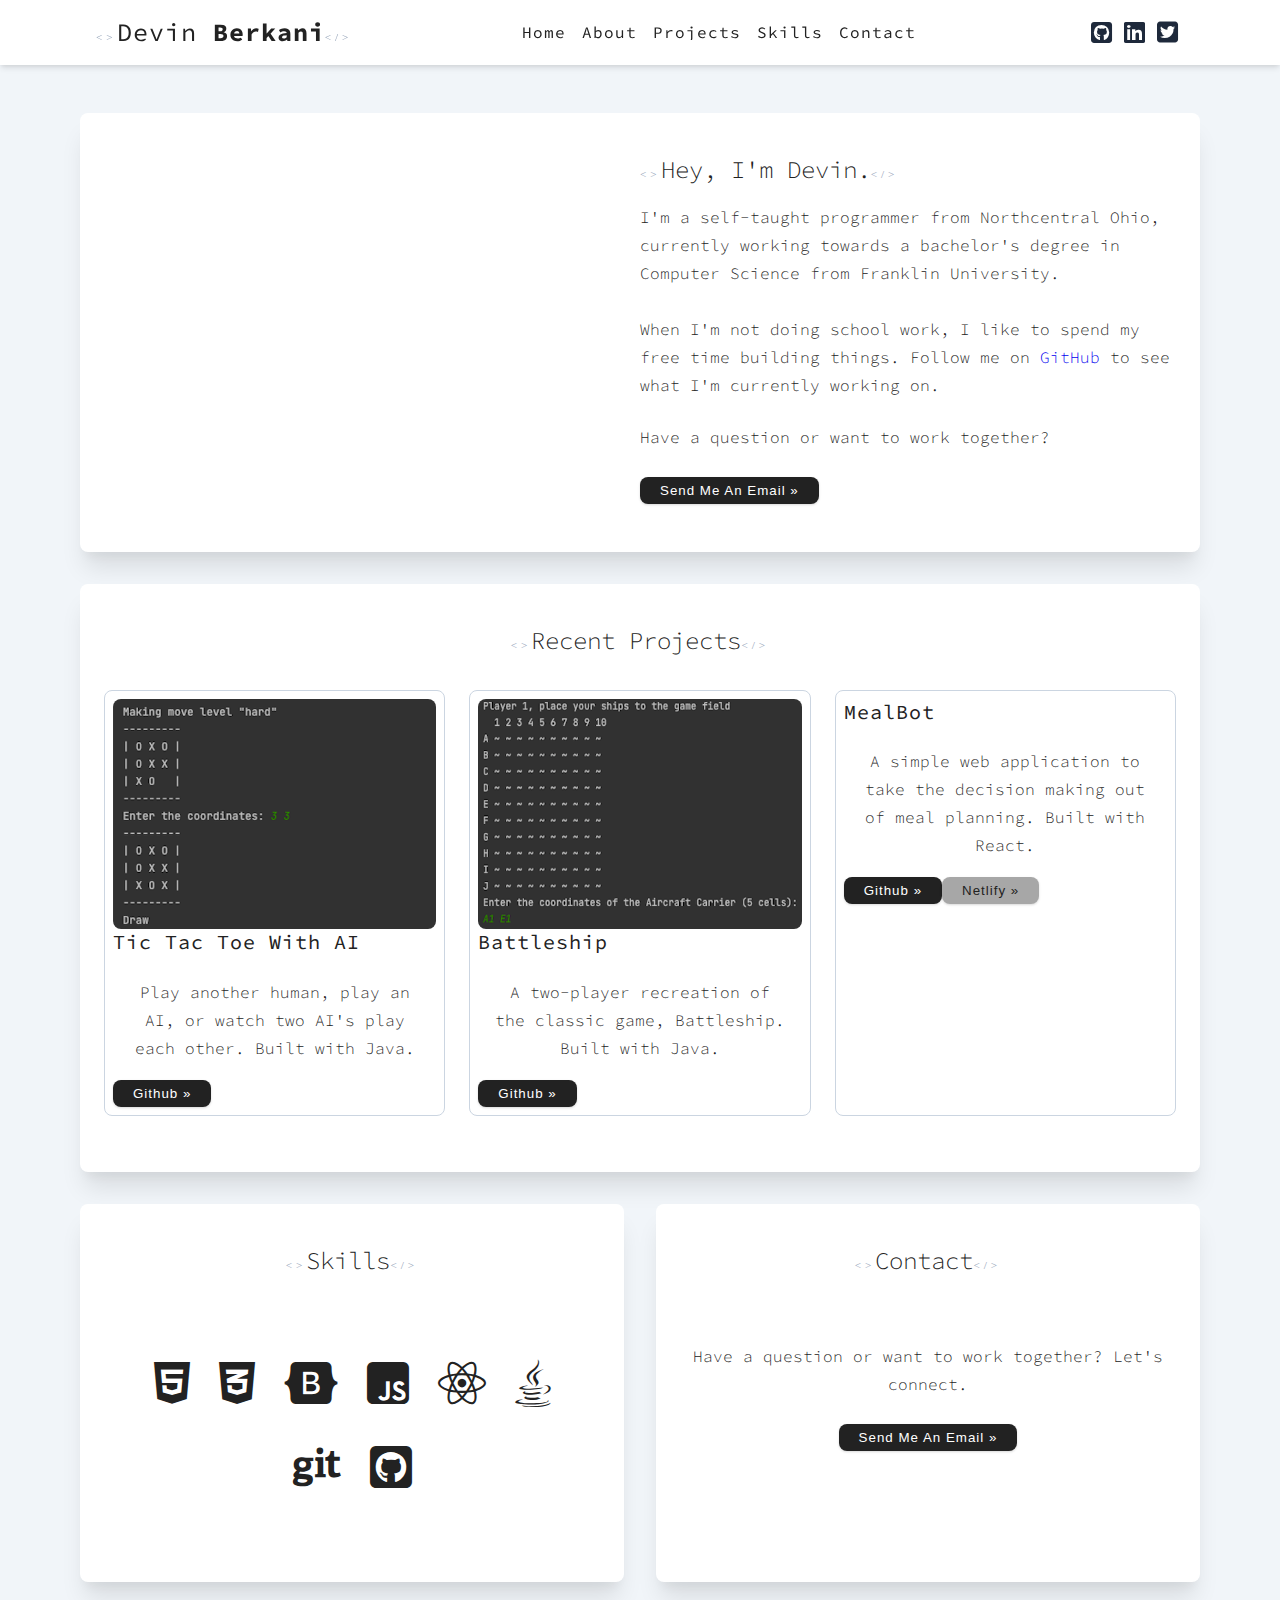
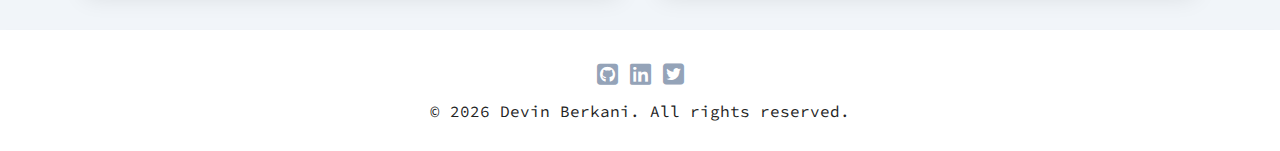
==== index.html @ 2675251b "add canonical tag to home page of portfolio website to improve SEO" ====
<!DOCTYPE html>
<html lang="en">
  <head>
    <meta charset="UTF-8" />
    <meta http-equiv="X-UA-Compatible" content="IE=edge" />
    <meta name="viewport" content="width=device-width, initial-scale=1.0" />
    <title>Devin Berkani | Software Developer</title>
    <!-- canonical tag -->
    <link rel="canonical" href="https://devinberkani.com" />
    <!-- favicon -->
    <link rel="icon" type="image/x-icon" href="./favicon.png">
    <!-- normalize -->
    <link rel="stylesheet" href="./normalize.css" />
    <!-- font-awesome -->
    <link
      rel="stylesheet"
      href="https://cdnjs.cloudflare.com/ajax/libs/font-awesome/6.1.1/css/all.min.css"
    />
    <!-- main css -->
    <link rel="stylesheet" href="./main.css" />
  </head>
  <body>
    <nav>
      <div class="nav-center">
        <!-- nav header -->
        <div class="nav-header">
          <h4 class="logo">
            <span class="tags">&lt;&gt;</span>Devin
            <span class="berkani">Berkani</span
            ><span class="tags">&lt;/&gt;</span>
          </h4>
          <button type="button" class="nav-toggle">
            <i class="fas fa-bars"></i>
          </button>
        </div>
        <!-- links -->
        <ul class="links">
          <li><a href="#home">home</a></li>
          <li><a href="#about">about</a></li>
          <li><a href="#projects">projects</a></li>
          <li><a href="#skills">skills</a></li>
          <li><a href="#contact">contact</a></li>
          <!-- mobile social media -->
          <span class="mobile-social-icons">
          <li>
            <a href="https://github.com/devinberkani">
              <i class="fa-brands fa-github-square"></i>
            </a>
          </li>

          <li>
            <a href="https://www.linkedin.com/in/devin-berkani-789556104/">
              <i class="fab fa-linkedin"></i>
            </a>
          </li>

          <li>
            <a href="https://twitter.com/devinberkani">
              <i class="fab fa-twitter-square"></i>
            </a>
          </li>
          </span>
        </ul>
        <!-- desktop social media -->
        <ul class="desktop-social-icons">
          <li>
            <a href="https://github.com/devinberkani">
              <i class="fa-brands fa-github-square"></i>
            </a>
          </li>

          <li>
            <a href="https://www.linkedin.com/in/devin-berkani-789556104/">
              <i class="fab fa-linkedin"></i>
            </a>
          </li>

          <li>
            <a href="https://twitter.com/devinberkani">
              <i class="fab fa-twitter-square"></i>
            </a>
          </li>
        </ul>
      </div>
    </nav>
    <main id="home">
      <!-- about section -->
      <div id="about" class="about">
        <div class="about-img">
          <img class="img" src="./devin-berkani.png" alt="" />
        </div>
        <div>
        <p>
          <span class="tags">&lt;&gt;</span
          ><span class="section-title">Hey, I'm Devin.</span
          ><span class="tags">&lt;/&gt;</span><br />
          I'm a self-taught programmer from Northcentral Ohio, currently working towards a bachelor's degree in Computer Science from Franklin University. <br/><br/>When I'm not doing school work, I like to spend my free time building things. Follow me on <a href="https://github.com/devinberkani">GitHub</a> to see what I'm currently working on.
          <p>Have a question or want to work together?</p>
        <a href="mailto:devinberkani@gmail.com"><button class="btn">send me an email »</button></a>
        </p>
        </div>
      </div>

      <!-- projects -->
      <div id="projects" class="projects">
        <p class="projects-title">
          <span class="tags">&lt;&gt;</span
          ><span class="section-title">recent projects</span
          ><span class="tags">&lt;/&gt;</span><br />
        </p>
        <!-- all image sizes should be 5x7 dimensions -->
        <div class="project-cards">
          <div class="card">
            <img class="img" src="./tic-tac-toe-with-ai.png" alt="" />
            <h5>Tic Tac Toe With AI</h5>
            <p class="project-description">Play another human, play an AI, or watch two AI's play each other. Built with Java.</p>
            <div class="view-project-btn-container">
              <a href="https://github.com/devinberkani/tic-tac-toe-with-ai" target="_blank"><button class="btn">github »</button></a>
            </div>
          </div>
          <div class="card">
            <img class="img" src="./battleship.png" alt="" />
            <h5>Battleship</h5>
            <p class="project-description">A two-player recreation of the classic game, Battleship. Built with Java.</p>
            <div class="view-project-btn-container">
              <a href="https://github.com/devinberkani/battleship" target="_blank"><button class="btn">github »</button></a>
            </div>
          </div>
          <div class="card">
            <img class="img" src="./mealbot.png" alt="" />
            <h5>MealBot</h5>
            <p class="project-description">A simple web application to take the decision making out of meal planning. Built with React.</p>
            <div class="view-project-btn-container">
            <a href="https://github.com/devinberkani/mealbot" target="_blank"><button class="btn">github »</button></a><a href="https://mealbot.netlify.app/" target="_blank"><button class="btn btn-hipster">netlify »</button></a>
            </div>
          </div>
        </div>
      </div>

      <!-- skills -->
      <div id="skills" class="skills">
        <p class="skills-title">
          <span class="tags">&lt;&gt;</span
          ><span class="section-title">skills</span
          ><span class="tags">&lt;/&gt;</span><br />
        </p>
        <div class="skills-icons">
          <i class="fa-brands fa-html5"></i>
          <i class="fa-brands fa-css3-alt"></i>
          <i class="fa-brands fa-bootstrap"></i>
          <i class="fa-brands fa-js-square"></i>
          <i class="fa-brands fa-react"></i>
          <i class="fa-brands fa-java"></i>
          <i class="fa-brands fa-git"></i>
          <i class="fa-brands fa-github-square"></i>
        </div>
      </div>

      <!-- contact -->
      <div id="contact" class="contact">
        <p class="contact-title">
          <span class="tags">&lt;&gt;</span
          ><span class="section-title">contact</span
          ><span class="tags">&lt;/&gt;</span><br />
        </p>
        <div class="contact-info">
        <p>Have a question or want to work together? Let's connect.</p>
        <a href="mailto:devinberkani@gmail.com"><button class="btn">send me an email »</button></a>
        </div>
      </div>

      <!-- <div class="grid-section-title"></div><span class="tags">&lt;&gt;</span
            ><span class="section-title">about me</span
            ><span class="tags">&lt;/&gt;</span></div> -->
    </main>
    <footer class="footer">
      <div class="footer-center"><ul class="footer-social-icons">
          <li>
            <a href="https://github.com/devinberkani">
              <i class="fa-brands fa-github-square"></i>
            </a>
          </li>

          <li>
            <a href="https://www.linkedin.com/in/devin-berkani-789556104/">
              <i class="fab fa-linkedin"></i>
            </a>
          </li>

          <li>
            <a href="https://twitter.com/devinberkani">
              <i class="fab fa-twitter-square"></i>
            </a>
          </li>
        </ul>
        © <script>document.write(new Date().getFullYear())</script> Devin Berkani. All rights reserved.</div>
    </footer>
    <script src="./toggle.js"></script>
  </body>
</html>
---- main.css ----
/* fonts */

@import url('https://fonts.googleapis.com/css2?family=Source+Code+Pro&display=swap');

/* 
===============
Global Styles
=============== 
*/

*,
::after,
::before {
  margin: 0;
  padding: 0;
  box-sizing: border-box;
}

html {
  font-size: 100%;
} /*16px*/

:root {
  /* colors */
  --primary-100: #d3d3d3;
  --primary-200: #a7a7a7;
  --primary-300: #7a7a7a;
  --primary-400: #4e4e4e;
  --primary-500: #222222;
  --primary-600: #1b1b1b;
  --primary-700: #141414;
  --primary-800: #0e0e0e;
  --primary-900: #070707;

  /* grey */
  --grey-50: #f8fafc;
  --grey-100: #f1f5f9;
  --grey-200: #e2e8f0;
  --grey-300: #cbd5e1;
  --grey-400: #94a3b8;
  --grey-500: #64748b;
  --grey-600: #475569;
  --grey-700: #334155;
  --grey-800: #1e293b;
  --grey-900: #0f172a;
  /* rest of the colors */
  --black: #222;
  --white: #fff;
  --red-light: #f8d7da;
  --red-dark: #842029;
  --green-light: #d1e7dd;
  --green-dark: #0f5132;

  /* fonts  */
  --headingFont: 'Source Code Pro', monospace;
  --bodyFont: 'Source Code Pro', monospace;
  --small-text: 0.875rem;
  --extra-small-text: 0.7rem;
  /* rest of the vars */
  --backgroundColor: var(--grey-100);
  --textColor: var(--black);
  --borderRadius: 0.5rem;
  --letterSpacing: 1px;
  --transition: 0.3s ease-in-out all;
  --max-width: 1120px;
  --fixed-width: 600px;

  /* box shadow*/
  --shadow-1: 0 1px 3px 0 rgba(0, 0, 0, 0.1), 0 1px 2px 0 rgba(0, 0, 0, 0.06);
  --shadow-2: 0 4px 6px -1px rgba(0, 0, 0, 0.1),
    0 2px 4px -1px rgba(0, 0, 0, 0.06);
  --shadow-3: 0 10px 15px -3px rgba(0, 0, 0, 0.1),
    0 4px 6px -2px rgba(0, 0, 0, 0.05);
  --shadow-4: 0 20px 25px -5px rgba(0, 0, 0, 0.1),
    0 10px 10px -5px rgba(0, 0, 0, 0.04);
}

body {
  background: var(--backgroundColor);
  font-family: var(--bodyFont);
  font-weight: 400;
  line-height: 1.75;
  color: var(--textColor);
}

p {
  margin-bottom: 1.5rem;
  max-width: 40em;
  font-weight: 300;
}

h1,
h2,
h3,
h4,
h5 {
  margin: 0;
  margin-bottom: 1.38rem;
  font-family: var(--headingFont);
  font-weight: 400;
  line-height: 1.3;
  text-transform: capitalize;
  letter-spacing: var(--letterSpacing);
}

h1 {
  margin-top: 0;
  font-size: 3.052rem;
}

h2 {
  font-size: 2.441rem;
}

h3 {
  font-size: 1.953rem;
}

h4 {
  font-size: 1.563rem;
}

h5 {
  font-size: 1.25rem;
}

small,
.text-small {
  font-size: var(--small-text);
}

a {
  text-decoration: none;
}
ul {
  list-style-type: none;
  padding: 0;
}

.img {
  width: 100%;
  display: block;
  object-fit: cover;
  border-radius: var(--borderRadius);
}
/* buttons */

.btn {
  cursor: pointer;
  color: var(--white);
  background: var(--primary-500);
  border: transparent;
  border-radius: var(--borderRadius);
  letter-spacing: var(--letterSpacing);
  padding: 0.375rem 1.25rem;
  box-shadow: var(--shadow-1);
  transition: var(--transition);
  text-transform: capitalize;
  display: inline-block;
}
.btn:hover {
  background: var(--primary-400);
  box-shadow: var(--shadow-3);
}
.btn-hipster {
  color: var(--primary-500);
  background: var(--primary-200);
}
.btn-hipster:hover {
  color: var(--primary-200);
  background: var(--primary-700);
}
.btn-block {
  width: 100%;
}

/* alerts */
.alert {
  padding: 0.375rem 0.75rem;
  margin-bottom: 1rem;
  border-color: transparent;
  border-radius: var(--borderRadius);
}

.alert-danger {
  color: var(--red-dark);
  background: var(--red-light);
}
.alert-success {
  color: var(--green-dark);
  background: var(--green-light);
}
/* form */

.form {
  width: 90vw;
  max-width: var(--fixed-width);
  background: var(--white);
  border-radius: var(--borderRadius);
  box-shadow: var(--shadow-2);
  padding: 2rem 2.5rem;
  margin: 3rem auto;
}
.form-label {
  display: block;
  font-size: var(--small-text);
  margin-bottom: 0.5rem;
  text-transform: capitalize;
  letter-spacing: var(--letterSpacing);
}
.form-input,
.form-textarea {
  width: 100%;
  padding: 0.375rem 0.75rem;
  border-radius: var(--borderRadius);
  background: var(--backgroundColor);
  border: 1px solid var(--grey-200);
}

.form-row {
  margin-bottom: 1rem;
}

.form-textarea {
  height: 7rem;
}
::placeholder {
  font-family: inherit;
  color: var(--grey-400);
}
.form-alert {
  color: var(--red-dark);
  letter-spacing: var(--letterSpacing);
  text-transform: capitalize;
}
/* alert */

@keyframes spinner {
  to {
    transform: rotate(360deg);
  }
}

.loading {
  width: 6rem;
  height: 6rem;
  border: 5px solid var(--grey-400);
  border-radius: 50%;
  border-top-color: var(--primary-500);
  animation: spinner 0.6s linear infinite;
}
.loading {
  margin: 0 auto;
}
/* title */

.title {
  margin: 0 auto;
  text-align: center;
}

.title-underline {
  background: var(--primary-500);
  width: 7rem;
  height: 0.25rem;
  margin: 0 auto;
  margin-top: -1rem;
}

/* 
===============
Navbar
=============== 
*/

nav {
  background: var(--white);
  box-shadow: var(--shadow-2);
  line-height: 1;
  position: sticky;
  top: 0;
}

.nav-header {
  display: flex;
  align-items: center;
  justify-content: space-between;
  padding: 1rem;
}

.nav-toggle {
  font-size: 1.5rem;
  padding: 0 0.25rem;
  color: var(--black);
  background: transparent;
  border-color: transparent;
  transition: var(--transition);
  cursor: pointer;
}

.nav-toggle:hover {
  transform: rotate(90deg);
}

.logo {
  margin-bottom: 0;
}

.tags {
  font-family: cursive;
  font-size: var(--extra-small-text);
  color: var(--grey-400);
  letter-spacing: 4px;
}

.logo .berkani {
  font-weight: 700;
}

.desktop-social-icons {
  display: none;
}

.mobile-social-icons {
  display: flex;
}

.mobile-social-icons li a {
  padding-right: 0em;
  font-size: 2em;
  color: var(--grey-800);
  transition: var(--transition);
}

.mobile-social-icons li a:hover {
  color: var(--grey-400);
  background: var(--white);
  padding-left: 1rem;
  cursor: pointer;
}

.links a {
  color: var(--black);
  font-size: 1rem;
  text-transform: capitalize;
  letter-spacing: var(--letterSpacing);
  display: block;
  padding: 0.75rem 1rem;
  transition: var(--transition);
}

.links a:hover {
  background: var(--grey-200);
  padding-left: 1.5rem;
  cursor: pointer;
}

.links {
  margin: 0;
  height: 0;
  overflow: hidden;
  transition: var(--transition);
}

.show-links {
  height: 16.25em;
}

@media screen and (min-width: 800px) {
  .nav-toggle {
    display: none;
  }

  .nav-center {
    max-width: var(--max-width);
    margin: 0 auto;
    display: flex;
    align-items: center;
    justify-content: space-between;
    padding: 1rem;
  }

  .nav-header {
    padding: 0;
  }

  .links {
    height: auto;
    display: flex;
    /* todo height */
  }

  .links a {
    padding: 0;
    margin: 0 0.5rem;
  }

  .links a:hover {
    padding: 0;
    color: var(--grey-400);
    background: transparent;
  }

  .mobile-social-icons {
    display: none;
  }

  .desktop-social-icons {
    display: flex;
  }

  .desktop-social-icons a {
    margin: 0 0.25em;
    font-size: 1.5em;
    color: var(--grey-800);
    transition: var(--transition);
  }

  .desktop-social-icons a:hover {
    color: var(--grey-400);
  }
}

/* 
===============
Section Titles
=============== 
*/

.section-title {
  font-size: 1.5rem;
  line-height: 2.75;
  text-transform: capitalize;
}

/* 
===============
Main Content
=============== 
*/

main {
  display: grid;
  gap: 2em;
  padding: 2em 1em;
  width: 100%;
  max-width: var(--max-width);
  margin: 0 auto;
}

.about,
.projects,
.skills,
.contact {
  background: var(--white);
  padding: 1.5em;
  box-shadow: var(--shadow-4);
  border-radius: var(--borderRadius);
}

/* about */

.about-img {
  margin-bottom: 1em;
  max-width: 400px;
  margin-right: auto;
  margin-left: auto;
  margin-bottom: 2em;
}

/* projects */

.projects-title {
  text-align: center;
}

.card {
  border: 1px solid var(--grey-300);
  border-radius: var(--borderRadius);
  margin-bottom: 2em;
  padding: 0.5em;
}

.card p {
  text-align: center;
  margin: 1em;
}

/* skills */

.skills-title {
  text-align: center;
}

.skills-icons {
  font-size: 3em;
  text-align: center;
  margin: 1em;
}

/* contact */

.contact {
  text-align: center;
}

@media screen and (min-width: 800px) {
  main {
    grid-template-columns: 1fr 1fr;
    grid-template-areas:
      'about about'
      'projects projects'
      'skills contact';
  }

  /* about */

  .about {
    grid-area: about;
    display: grid;
    grid-template-columns: 1fr 1fr;
    justify-content: center;
    align-items: center;
  }

  .about-img {
    margin-bottom: 0;
    margin-right: 3em;
  }

  /* projects */

  .projects {
    grid-area: projects;
    display: grid;
    grid-template-columns: 1fr;
    grid-template-rows: 1fr;
    grid-template-areas:
      'title'
      'project';
  }

  .projects-title {
    grid-area: title;
    margin: 0 auto;
  }

  .project-cards {
    margin-top: 1em;
    grid-area: project;
    display: grid;
    grid-template-columns: 1fr 1fr;
    column-gap: 1.5em;
  }

  /* skills */

  .skills {
    grid-area: skills;
  }

  /* contact */

  .contact {
    grid-area: contact;
  }

  .contact-info {
    padding-top: 1.5em;
  }
}

@media screen and (min-width: 950px) {
  /* projects */

  .project-cards {
    margin-top: 1em;
    grid-area: project;
    display: grid;
    grid-template-columns: 1fr 1fr 1fr;
    column-gap: 1.5em;
  }
}

/* 
===============
Footer
=============== 
*/

.footer {
  background: var(--white);
  background: var(--white);
  box-shadow: var(--shadow-2);
  line-height: 1;
}

.footer-center {
  padding: 2em;
  text-align: center;
}

.footer-social-icons {
  display: flex;
  justify-content: center;
  margin-bottom: 1em;
}

.footer-social-icons a {
  margin: 0 0.25em;
  font-size: 1.5em;
  color: var(--grey-400);
  transition: var(--transition);
}

.footer-social-icons a:hover {
  color: var(--grey-800);
}

/* fix main padding */

@media screen and (min-width: 1150px) {
  main {
    padding: 3em 0;
  }
}
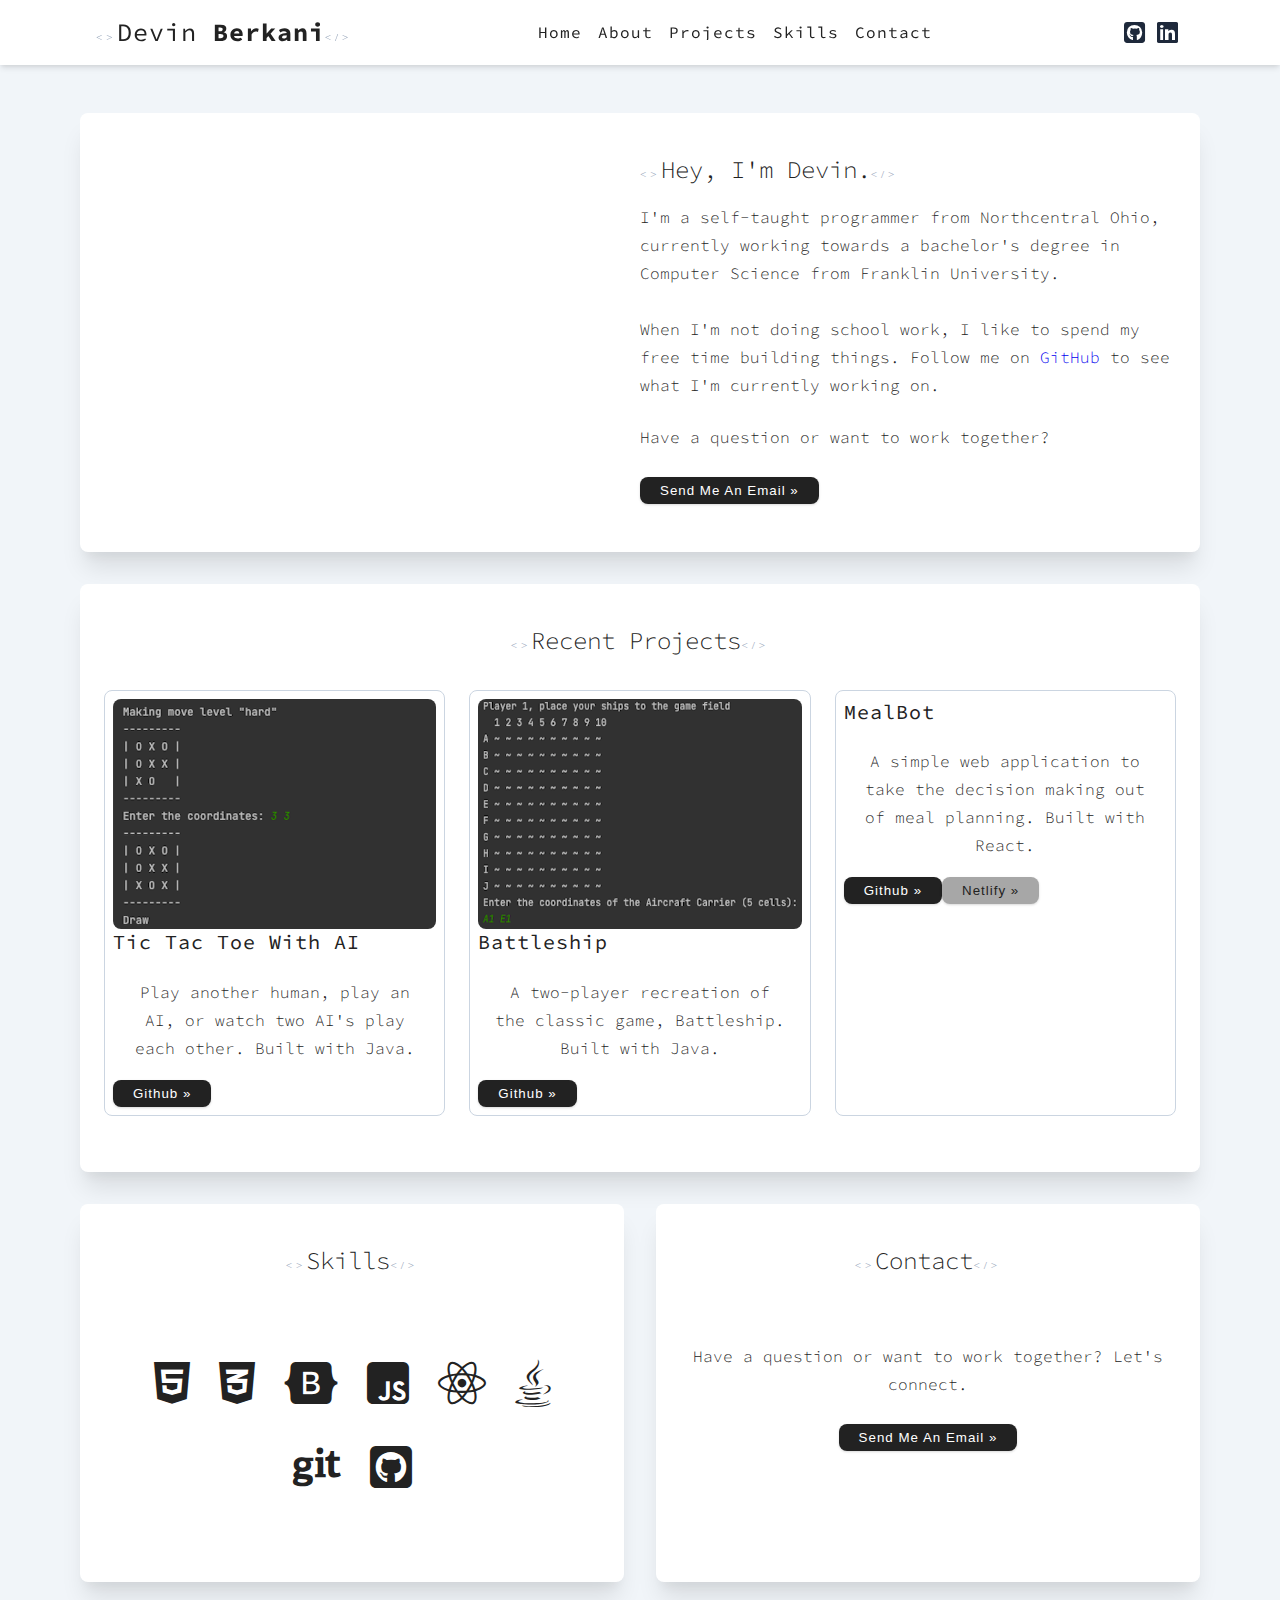
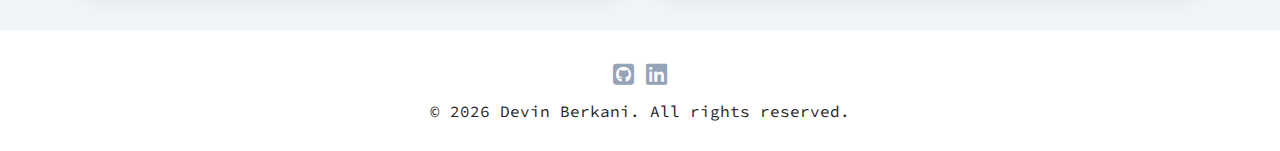
==== commit 19e1177f: "remove twitter from website" ====
--- a/index.html
+++ b/index.html
@@ -54,11 +54,11 @@
             </a>
           </li>
 
-          <li>
+          <!-- <li>
             <a href="https://twitter.com/devinberkani">
               <i class="fab fa-twitter-square"></i>
             </a>
-          </li>
+          </li> -->
           </span>
         </ul>
         <!-- desktop social media -->
@@ -75,11 +75,11 @@
             </a>
           </li>
 
-          <li>
+          <!-- <li>
             <a href="https://twitter.com/devinberkani">
               <i class="fab fa-twitter-square"></i>
             </a>
-          </li>
+          </li> -->
         </ul>
       </div>
     </nav>
@@ -187,11 +187,11 @@
             </a>
           </li>
 
-          <li>
+          <!-- <li>
             <a href="https://twitter.com/devinberkani">
               <i class="fab fa-twitter-square"></i>
             </a>
-          </li>
+          </li> -->
         </ul>
         © <script>document.write(new Date().getFullYear())</script> Devin Berkani. All rights reserved.</div>
     </footer>
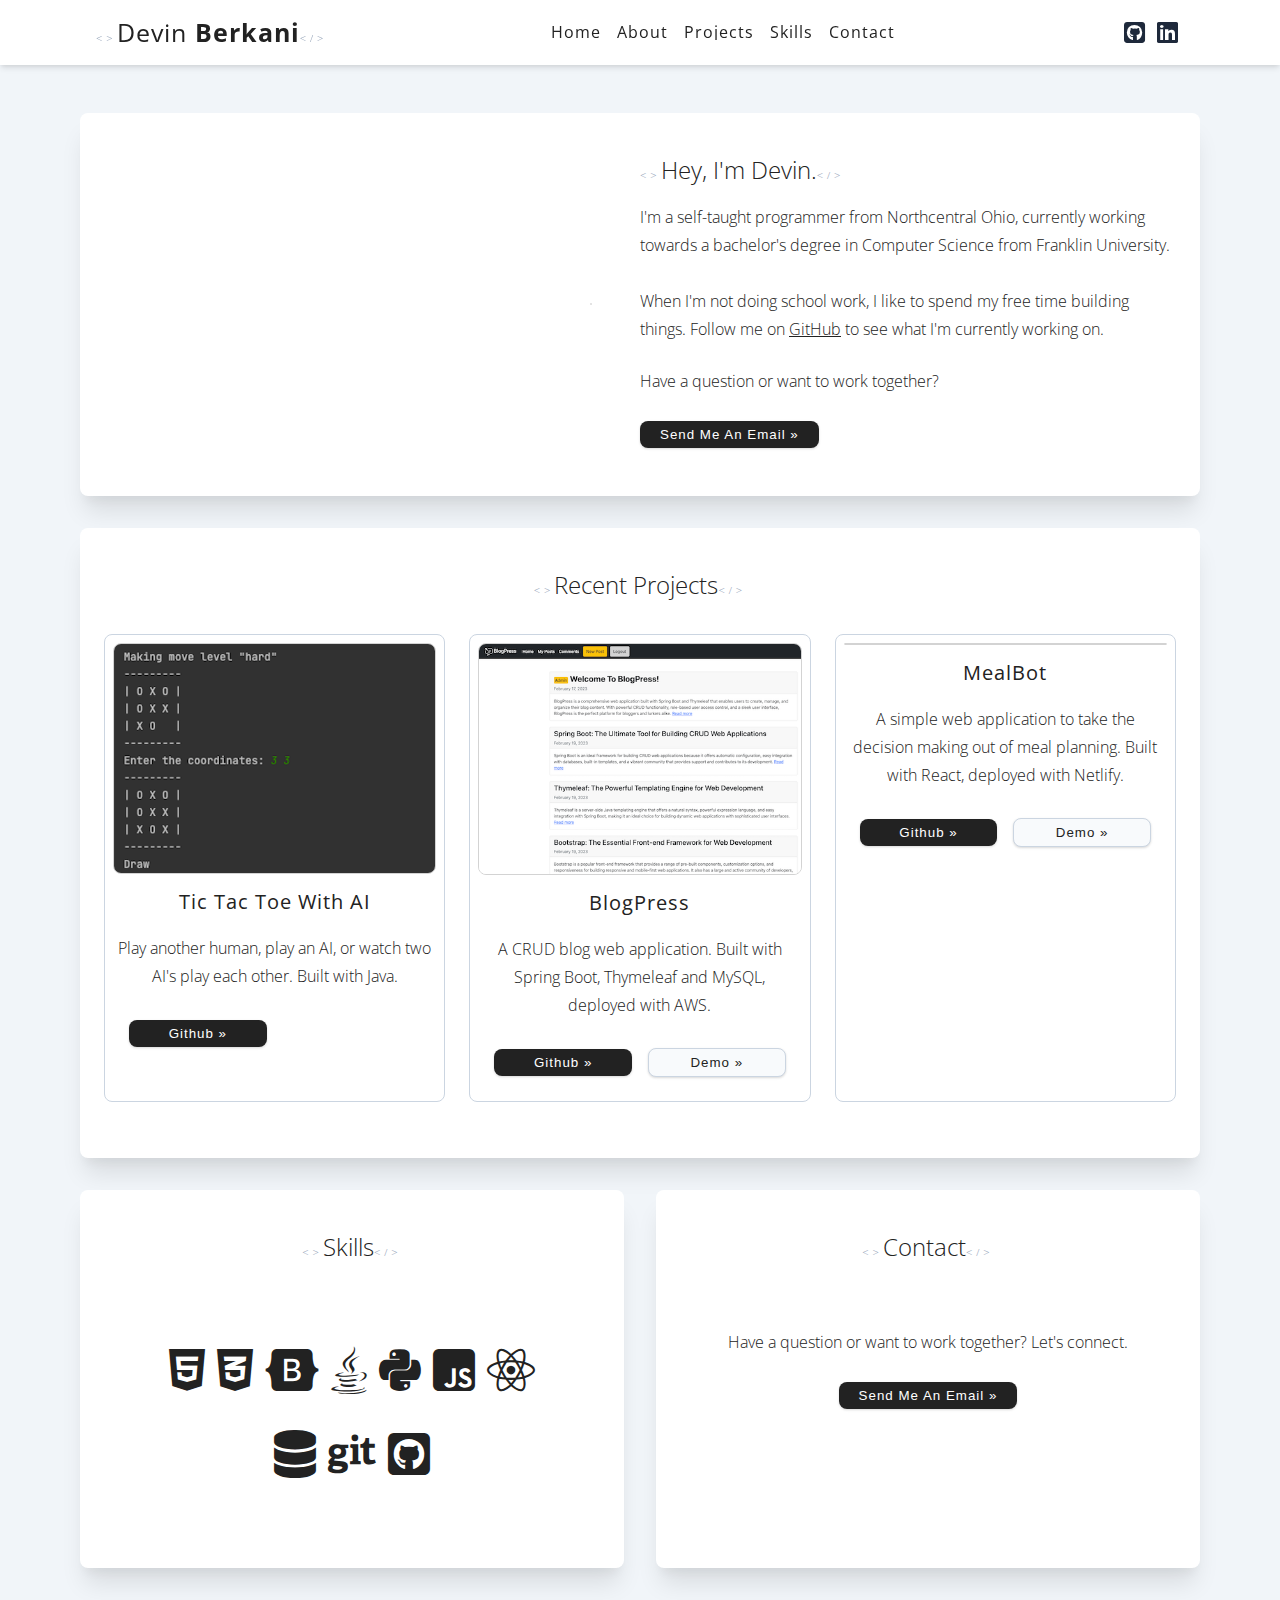
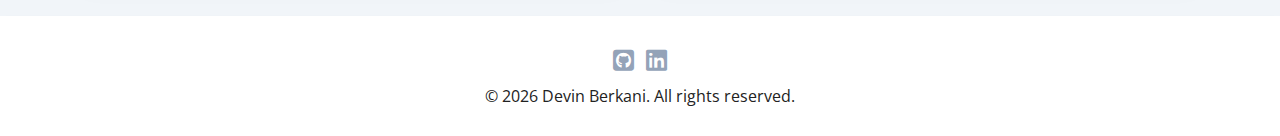
==== commit 3cca3d30: "update portfolio site with blogpress and change font to open sans" ====
--- a/index.html
+++ b/index.html
@@ -94,7 +94,7 @@
           <span class="tags">&lt;&gt;</span
           ><span class="section-title">Hey, I'm Devin.</span
           ><span class="tags">&lt;/&gt;</span><br />
-          I'm a self-taught programmer from Northcentral Ohio, currently working towards a bachelor's degree in Computer Science from Franklin University. <br/><br/>When I'm not doing school work, I like to spend my free time building things. Follow me on <a href="https://github.com/devinberkani">GitHub</a> to see what I'm currently working on.
+          I'm a self-taught programmer from Northcentral Ohio, currently working towards a bachelor's degree in Computer Science from Franklin University. <br/><br/>When I'm not doing school work, I like to spend my free time building things. Follow me on <a style="text-decoration: underline; color: #222" href="https://github.com/devinberkani">GitHub</a> to see what I'm currently working on.
           <p>Have a question or want to work together?</p>
         <a href="mailto:devinberkani@gmail.com"><button class="btn">send me an email »</button></a>
         </p>
@@ -119,19 +119,19 @@
             </div>
           </div>
           <div class="card">
-            <img class="img" src="./battleship.png" alt="" />
-            <h5>Battleship</h5>
-            <p class="project-description">A two-player recreation of the classic game, Battleship. Built with Java.</p>
+            <img class="img" src="./blogpress.png" alt="" />
+            <h5>BlogPress</h5>
+            <p class="project-description">A CRUD blog web application. Built with Spring Boot, Thymeleaf and MySQL, deployed with AWS.</p>
             <div class="view-project-btn-container">
-              <a href="https://github.com/devinberkani/battleship" target="_blank"><button class="btn">github »</button></a>
+              <a href="https://github.com/devinberkani/blogpress" target="_blank"><button class="btn">github »</button></a><a href="https://blogpress.devinberkani.com/" target="_blank"><button class="btn btn-hipster">demo »</button></a>
             </div>
           </div>
           <div class="card">
             <img class="img" src="./mealbot.png" alt="" />
             <h5>MealBot</h5>
-            <p class="project-description">A simple web application to take the decision making out of meal planning. Built with React.</p>
+            <p class="project-description">A simple web application to take the decision making out of meal planning. Built with React, deployed with Netlify.</p>
             <div class="view-project-btn-container">
-            <a href="https://github.com/devinberkani/mealbot" target="_blank"><button class="btn">github »</button></a><a href="https://mealbot.netlify.app/" target="_blank"><button class="btn btn-hipster">netlify »</button></a>
+            <a href="https://github.com/devinberkani/mealbot" target="_blank"><button class="btn">github »</button></a><a href="https://mealbot.devinberkani.com/" target="_blank"><button class="btn btn-hipster">demo »</button></a>
             </div>
           </div>
         </div>
@@ -148,9 +148,11 @@
           <i class="fa-brands fa-html5"></i>
           <i class="fa-brands fa-css3-alt"></i>
           <i class="fa-brands fa-bootstrap"></i>
+          <i class="fa-brands fa-java"></i>
+          <i class="fa-brands fa-python"></i>
           <i class="fa-brands fa-js-square"></i>
           <i class="fa-brands fa-react"></i>
-          <i class="fa-brands fa-java"></i>
+          <i class="fa-solid fa-database"></i>
           <i class="fa-brands fa-git"></i>
           <i class="fa-brands fa-github-square"></i>
         </div>
--- a/main.css
+++ b/main.css
@@ -1,6 +1,6 @@
 /* fonts */
 
-@import url('https://fonts.googleapis.com/css2?family=Source+Code+Pro&display=swap');
+@import url('https://fonts.googleapis.com/css2?family=Open+Sans&display=swap');
 
 /* 
 ===============
@@ -52,8 +52,8 @@
   --green-dark: #0f5132;
 
   /* fonts  */
-  --headingFont: 'Source Code Pro', monospace;
-  --bodyFont: 'Source Code Pro', monospace;
+  --headingFont: 'Open Sans', sans-serif;
+  --bodyFont: 'Open Sans', sans-serif;
   --small-text: 0.875rem;
   --extra-small-text: 0.7rem;
   /* rest of the vars */
@@ -141,6 +141,7 @@
   width: 100%;
   display: block;
   object-fit: cover;
+  border: 1px solid #d3d3d3;
   border-radius: var(--borderRadius);
 }
 /* buttons */
@@ -164,11 +165,11 @@
 }
 .btn-hipster {
   color: var(--primary-500);
-  background: var(--primary-200);
+  background: var(--grey-50);
+  border: 1px solid var(--grey-300);
 }
 .btn-hipster:hover {
-  color: var(--primary-200);
-  background: var(--primary-700);
+  background: var(--grey-200);
 }
 .btn-block {
   width: 100%;
@@ -299,7 +300,7 @@
 }
 
 .nav-toggle:hover {
-  transform: rotate(90deg);
+  /* transform: rotate(90deg); */
 }
 
 .logo {
@@ -481,9 +482,26 @@
   padding: 0.5em;
 }
 
-.card p {
-  text-align: center;
+.card h5 {
+  text-align: center;
+  margin: 0.75em;
+}
+
+.project-description {
+  text-align: center;
+  padding: 0.25em;
+}
+
+.view-project-btn-container {
+  display: grid;
+  grid-template-columns: 1fr;
+  text-align: center;
+  justify-content: center;
   margin: 1em;
+}
+.view-project-btn-container .btn {
+  width: 75%;
+  margin: 0.35em;
 }
 
 /* skills */
@@ -580,6 +598,14 @@
     grid-template-columns: 1fr 1fr 1fr;
     column-gap: 1.5em;
   }
+  .view-project-btn-container {
+    grid-template-columns: 1fr 1fr;
+    gap: 1em;
+  }
+  .view-project-btn-container .btn {
+    width: 100%;
+    margin: 0;
+  }
 }
 
 /* 
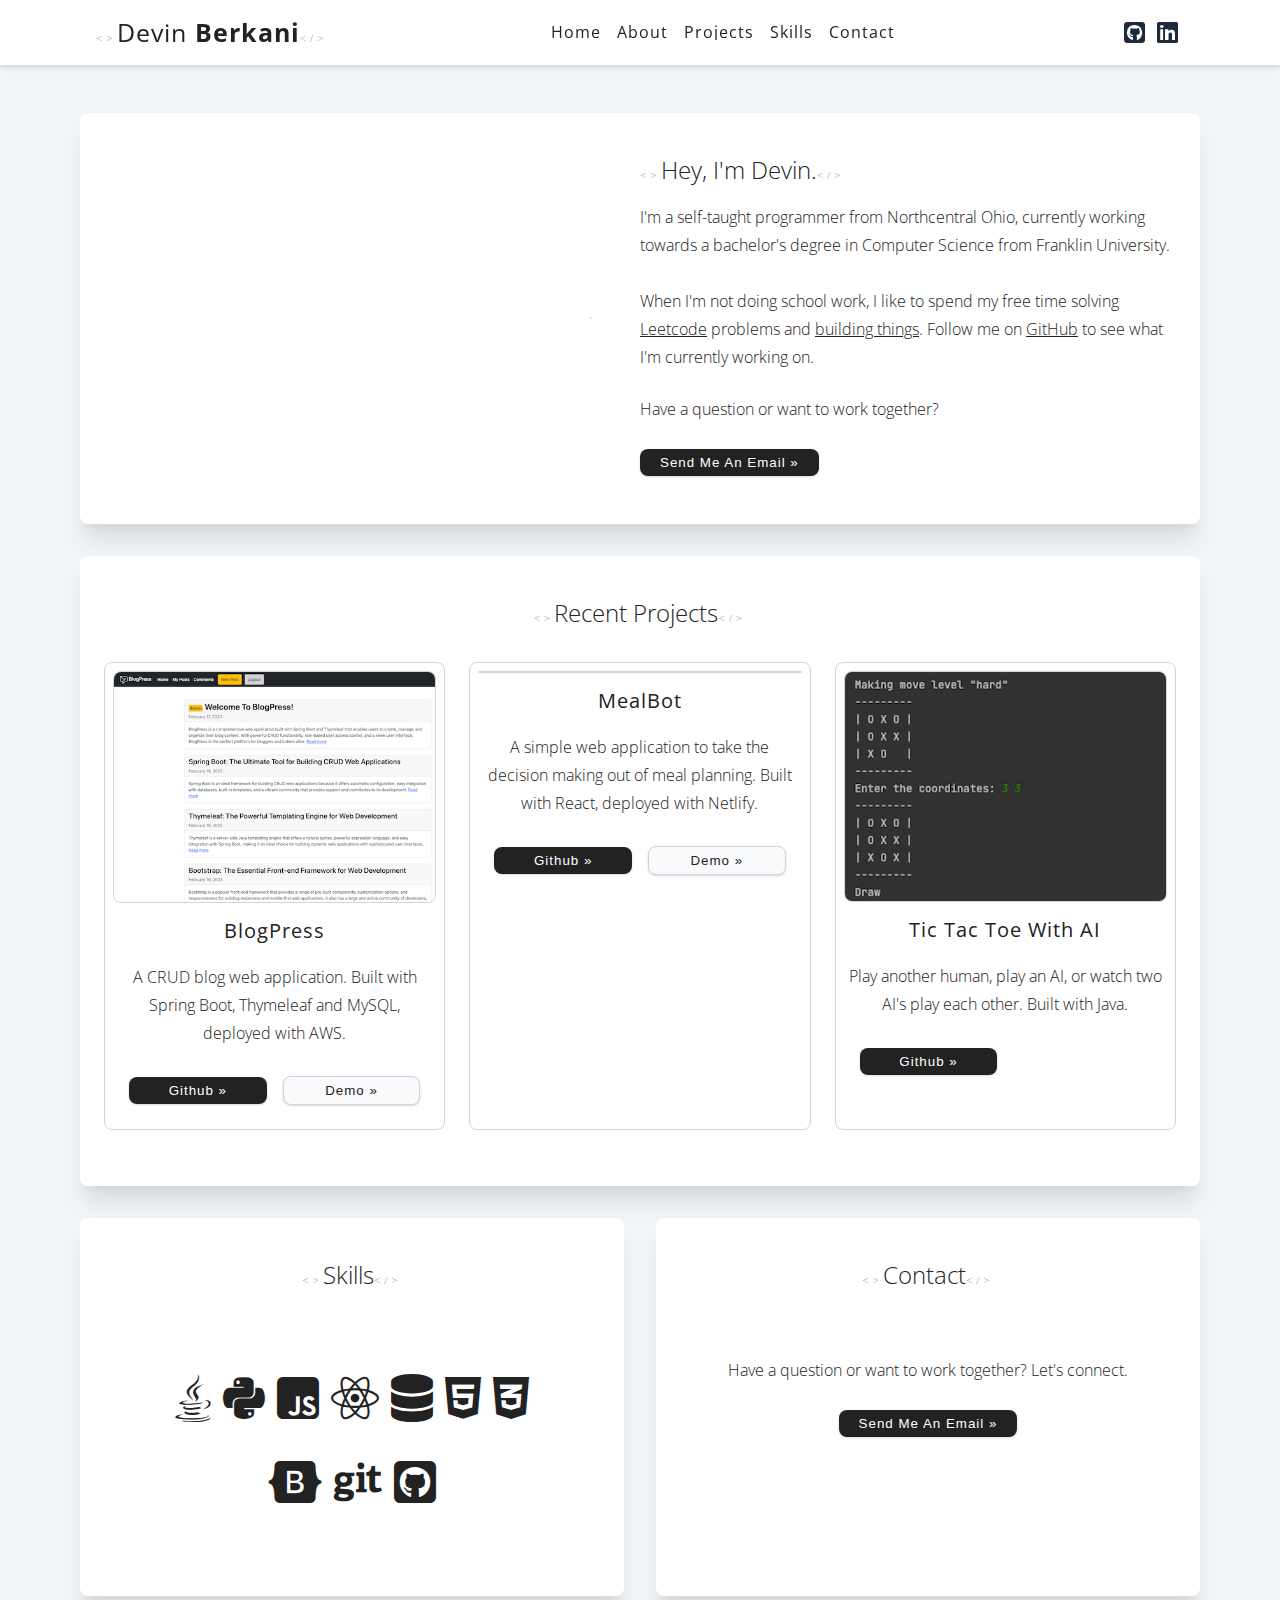
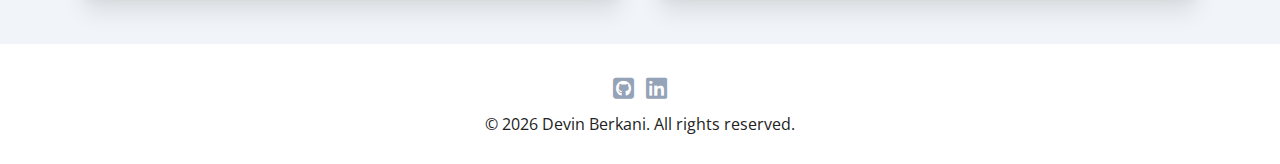
==== commit ecc04a7d: "update project order and skill icon order" ====
--- a/index.html
+++ b/index.html
@@ -1,47 +1,47 @@
 <!DOCTYPE html>
 <html lang="en">
-  <head>
-    <meta charset="UTF-8" />
-    <meta http-equiv="X-UA-Compatible" content="IE=edge" />
-    <meta name="viewport" content="width=device-width, initial-scale=1.0" />
+<head>
+    <meta charset="UTF-8"/>
+    <meta http-equiv="X-UA-Compatible" content="IE=edge"/>
+    <meta name="viewport" content="width=device-width, initial-scale=1.0"/>
     <title>Devin Berkani | Software Developer</title>
     <!-- canonical tag -->
-    <link rel="canonical" href="https://devinberkani.com" />
+    <link rel="canonical" href="https://devinberkani.com"/>
     <!-- favicon -->
-    <link rel="icon" type="image/x-icon" href="./favicon.png">
+    <link rel="icon" type="image/x-icon" href="./favicon.ico">
     <!-- normalize -->
-    <link rel="stylesheet" href="./normalize.css" />
+    <link rel="stylesheet" href="./normalize.css"/>
     <!-- font-awesome -->
     <link
-      rel="stylesheet"
-      href="https://cdnjs.cloudflare.com/ajax/libs/font-awesome/6.1.1/css/all.min.css"
+            rel="stylesheet"
+            href="https://cdnjs.cloudflare.com/ajax/libs/font-awesome/6.1.1/css/all.min.css"
     />
     <!-- main css -->
-    <link rel="stylesheet" href="./main.css" />
-  </head>
-  <body>
-    <nav>
-      <div class="nav-center">
+    <link rel="stylesheet" href="./main.css"/>
+</head>
+<body>
+<nav>
+    <div class="nav-center">
         <!-- nav header -->
         <div class="nav-header">
-          <h4 class="logo">
-            <span class="tags">&lt;&gt;</span>Devin
-            <span class="berkani">Berkani</span
-            ><span class="tags">&lt;/&gt;</span>
-          </h4>
-          <button type="button" class="nav-toggle">
-            <i class="fas fa-bars"></i>
-          </button>
+            <a style="text-decoration: none; color: #222" href="https://devinberkani.com"><h4 class="logo">
+                <span class="tags">&lt;&gt;</span>Devin
+                <span class="berkani">Berkani</span
+                ><span class="tags">&lt;/&gt;</span>
+            </h4></a>
+            <button type="button" class="nav-toggle">
+                <i class="fas fa-bars"></i>
+            </button>
         </div>
         <!-- links -->
         <ul class="links">
-          <li><a href="#home">home</a></li>
-          <li><a href="#about">about</a></li>
-          <li><a href="#projects">projects</a></li>
-          <li><a href="#skills">skills</a></li>
-          <li><a href="#contact">contact</a></li>
-          <!-- mobile social media -->
-          <span class="mobile-social-icons">
+            <li><a href="#home">home</a></li>
+            <li><a href="#about">about</a></li>
+            <li><a href="#projects">projects</a></li>
+            <li><a href="#skills">skills</a></li>
+            <li><a href="#contact">contact</a></li>
+            <!-- mobile social media -->
+            <span class="mobile-social-icons">
           <li>
             <a href="https://github.com/devinberkani">
               <i class="fa-brands fa-github-square"></i>
@@ -54,149 +54,176 @@
             </a>
           </li>
 
-          <!-- <li>
-            <a href="https://twitter.com/devinberkani">
-              <i class="fab fa-twitter-square"></i>
-            </a>
-          </li> -->
+                <!-- <li>
+                  <a href="https://twitter.com/devinberkani">
+                    <i class="fab fa-twitter-square"></i>
+                  </a>
+                </li> -->
           </span>
         </ul>
         <!-- desktop social media -->
         <ul class="desktop-social-icons">
-          <li>
-            <a href="https://github.com/devinberkani">
-              <i class="fa-brands fa-github-square"></i>
-            </a>
-          </li>
-
-          <li>
-            <a href="https://www.linkedin.com/in/devin-berkani-789556104/">
-              <i class="fab fa-linkedin"></i>
-            </a>
-          </li>
-
-          <!-- <li>
-            <a href="https://twitter.com/devinberkani">
-              <i class="fab fa-twitter-square"></i>
-            </a>
-          </li> -->
+            <li>
+                <a href="https://github.com/devinberkani">
+                    <i class="fa-brands fa-github-square"></i>
+                </a>
+            </li>
+
+            <li>
+                <a href="https://www.linkedin.com/in/devin-berkani-789556104/">
+                    <i class="fab fa-linkedin"></i>
+                </a>
+            </li>
+
+            <!-- <li>
+              <a href="https://twitter.com/devinberkani">
+                <i class="fab fa-twitter-square"></i>
+              </a>
+            </li> -->
         </ul>
-      </div>
-    </nav>
-    <main id="home">
-      <!-- about section -->
-      <div id="about" class="about">
+    </div>
+</nav>
+<main id="home">
+    <!-- about section -->
+    <div id="about" class="about">
         <div class="about-img">
-          <img class="img" src="./devin-berkani.png" alt="" />
+            <img class="img" src="./devin-berkani.png" alt=""/>
         </div>
         <div>
-        <p>
+            <p>
           <span class="tags">&lt;&gt;</span
           ><span class="section-title">Hey, I'm Devin.</span
-          ><span class="tags">&lt;/&gt;</span><br />
-          I'm a self-taught programmer from Northcentral Ohio, currently working towards a bachelor's degree in Computer Science from Franklin University. <br/><br/>When I'm not doing school work, I like to spend my free time building things. Follow me on <a style="text-decoration: underline; color: #222" href="https://github.com/devinberkani">GitHub</a> to see what I'm currently working on.
-          <p>Have a question or want to work together?</p>
-        <a href="mailto:devinberkani@gmail.com"><button class="btn">send me an email »</button></a>
-        </p>
-        </div>
-      </div>
-
-      <!-- projects -->
-      <div id="projects" class="projects">
+            ><span class="tags">&lt;/&gt;</span><br/>
+                I'm a self-taught programmer from Northcentral Ohio, currently working towards a bachelor's degree in
+                Computer Science from Franklin University. <br/><br/>When I'm not doing school work, I like to spend my
+                free time solving <a style="text-decoration: underline; color: #222"
+                                     href="https://leetcode.com/devinberkani" target="_blank">Leetcode</a> problems and <a style="text-decoration: underline; color: #222"
+                                                                                                         href="https://blogpress.devinberkani.com" target="_blank">building things</a>. Follow me on <a style="text-decoration: underline; color: #222"
+                                                           href="https://github.com/devinberkani" target="_blank">GitHub</a> to see what
+                I'm currently working on.
+            <p>Have a question or want to work together?</p>
+            <a href="mailto:devinberkani@gmail.com">
+                <button class="btn">send me an email »</button>
+            </a>
+            </p>
+        </div>
+    </div>
+
+    <!-- projects -->
+    <div id="projects" class="projects">
         <p class="projects-title">
           <span class="tags">&lt;&gt;</span
           ><span class="section-title">recent projects</span
-          ><span class="tags">&lt;/&gt;</span><br />
+        ><span class="tags">&lt;/&gt;</span><br/>
         </p>
         <!-- all image sizes should be 5x7 dimensions -->
         <div class="project-cards">
-          <div class="card">
-            <img class="img" src="./tic-tac-toe-with-ai.png" alt="" />
-            <h5>Tic Tac Toe With AI</h5>
-            <p class="project-description">Play another human, play an AI, or watch two AI's play each other. Built with Java.</p>
-            <div class="view-project-btn-container">
-              <a href="https://github.com/devinberkani/tic-tac-toe-with-ai" target="_blank"><button class="btn">github »</button></a>
+            <div class="card">
+                <img class="img" src="./blogpress.png" alt=""/>
+                <h5>BlogPress</h5>
+                <p class="project-description">A CRUD blog web application. Built with Spring Boot, Thymeleaf and MySQL,
+                    deployed with AWS.</p>
+                <div class="view-project-btn-container">
+                    <a href="https://github.com/devinberkani/blogpress" target="_blank">
+                        <button class="btn">github »</button>
+                    </a><a href="https://blogpress.devinberkani.com/" target="_blank">
+                    <button class="btn btn-hipster">demo »</button>
+                </a>
+                </div>
             </div>
-          </div>
-          <div class="card">
-            <img class="img" src="./blogpress.png" alt="" />
-            <h5>BlogPress</h5>
-            <p class="project-description">A CRUD blog web application. Built with Spring Boot, Thymeleaf and MySQL, deployed with AWS.</p>
-            <div class="view-project-btn-container">
-              <a href="https://github.com/devinberkani/blogpress" target="_blank"><button class="btn">github »</button></a><a href="https://blogpress.devinberkani.com/" target="_blank"><button class="btn btn-hipster">demo »</button></a>
+            <div class="card">
+                <img class="img" src="./mealbot.png" alt=""/>
+                <h5>MealBot</h5>
+                <p class="project-description">A simple web application to take the decision making out of meal
+                    planning. Built with React, deployed with Netlify.</p>
+                <div class="view-project-btn-container">
+                    <a href="https://github.com/devinberkani/mealbot" target="_blank">
+                        <button class="btn">github »</button>
+                    </a><a href="https://mealbot.devinberkani.com/" target="_blank">
+                    <button class="btn btn-hipster">demo »</button>
+                </a>
+                </div>
             </div>
-          </div>
-          <div class="card">
-            <img class="img" src="./mealbot.png" alt="" />
-            <h5>MealBot</h5>
-            <p class="project-description">A simple web application to take the decision making out of meal planning. Built with React, deployed with Netlify.</p>
-            <div class="view-project-btn-container">
-            <a href="https://github.com/devinberkani/mealbot" target="_blank"><button class="btn">github »</button></a><a href="https://mealbot.devinberkani.com/" target="_blank"><button class="btn btn-hipster">demo »</button></a>
+            <div class="card">
+                <img class="img" src="./tic-tac-toe-with-ai.png" alt=""/>
+                <h5>Tic Tac Toe With AI</h5>
+                <p class="project-description">Play another human, play an AI, or watch two AI's play each other. Built
+                    with Java.</p>
+                <div class="view-project-btn-container">
+                    <a href="https://github.com/devinberkani/tic-tac-toe-with-ai" target="_blank">
+                        <button class="btn">github »</button>
+                    </a>
+                </div>
             </div>
-          </div>
-        </div>
-      </div>
-
-      <!-- skills -->
-      <div id="skills" class="skills">
+        </div>
+    </div>
+
+    <!-- skills -->
+    <div id="skills" class="skills">
         <p class="skills-title">
           <span class="tags">&lt;&gt;</span
           ><span class="section-title">skills</span
-          ><span class="tags">&lt;/&gt;</span><br />
+        ><span class="tags">&lt;/&gt;</span><br/>
         </p>
         <div class="skills-icons">
-          <i class="fa-brands fa-html5"></i>
-          <i class="fa-brands fa-css3-alt"></i>
-          <i class="fa-brands fa-bootstrap"></i>
-          <i class="fa-brands fa-java"></i>
-          <i class="fa-brands fa-python"></i>
-          <i class="fa-brands fa-js-square"></i>
-          <i class="fa-brands fa-react"></i>
-          <i class="fa-solid fa-database"></i>
-          <i class="fa-brands fa-git"></i>
-          <i class="fa-brands fa-github-square"></i>
-        </div>
-      </div>
-
-      <!-- contact -->
-      <div id="contact" class="contact">
+            <i class="fa-brands fa-java"></i>
+            <i class="fa-brands fa-python"></i>
+            <i class="fa-brands fa-js-square"></i>
+            <i class="fa-brands fa-react"></i>
+            <i class="fa-solid fa-database"></i>
+            <i class="fa-brands fa-html5"></i>
+            <i class="fa-brands fa-css3-alt"></i>
+            <i class="fa-brands fa-bootstrap"></i>
+            <i class="fa-brands fa-git"></i>
+            <i class="fa-brands fa-github-square"></i>
+        </div>
+    </div>
+
+    <!-- contact -->
+    <div id="contact" class="contact">
         <p class="contact-title">
           <span class="tags">&lt;&gt;</span
           ><span class="section-title">contact</span
-          ><span class="tags">&lt;/&gt;</span><br />
+        ><span class="tags">&lt;/&gt;</span><br/>
         </p>
         <div class="contact-info">
-        <p>Have a question or want to work together? Let's connect.</p>
-        <a href="mailto:devinberkani@gmail.com"><button class="btn">send me an email »</button></a>
-        </div>
-      </div>
-
-      <!-- <div class="grid-section-title"></div><span class="tags">&lt;&gt;</span
-            ><span class="section-title">about me</span
-            ><span class="tags">&lt;/&gt;</span></div> -->
-    </main>
-    <footer class="footer">
-      <div class="footer-center"><ul class="footer-social-icons">
-          <li>
-            <a href="https://github.com/devinberkani">
-              <i class="fa-brands fa-github-square"></i>
-            </a>
-          </li>
-
-          <li>
-            <a href="https://www.linkedin.com/in/devin-berkani-789556104/">
-              <i class="fab fa-linkedin"></i>
-            </a>
-          </li>
-
-          <!-- <li>
-            <a href="https://twitter.com/devinberkani">
-              <i class="fab fa-twitter-square"></i>
-            </a>
-          </li> -->
+            <p>Have a question or want to work together? Let's connect.</p>
+            <a href="mailto:devinberkani@gmail.com">
+                <button class="btn">send me an email »</button>
+            </a>
+        </div>
+    </div>
+
+    <!-- <div class="grid-section-title"></div><span class="tags">&lt;&gt;</span
+          ><span class="section-title">about me</span
+          ><span class="tags">&lt;/&gt;</span></div> -->
+</main>
+<footer class="footer">
+    <div class="footer-center">
+        <ul class="footer-social-icons">
+            <li>
+                <a href="https://github.com/devinberkani">
+                    <i class="fa-brands fa-github-square"></i>
+                </a>
+            </li>
+
+            <li>
+                <a href="https://www.linkedin.com/in/devin-berkani-789556104/">
+                    <i class="fab fa-linkedin"></i>
+                </a>
+            </li>
+
+            <!-- <li>
+              <a href="https://twitter.com/devinberkani">
+                <i class="fab fa-twitter-square"></i>
+              </a>
+            </li> -->
         </ul>
-        © <script>document.write(new Date().getFullYear())</script> Devin Berkani. All rights reserved.</div>
-    </footer>
-    <script src="./toggle.js"></script>
-  </body>
+        ©
+        <script>document.write(new Date().getFullYear())</script>
+        <a style="text-decoration: none; color: #222" href="https://devinberkani.com">Devin Berkani</a>. All rights reserved.
+    </div>
+</footer>
+<script src="./toggle.js"></script>
+</body>
 </html>
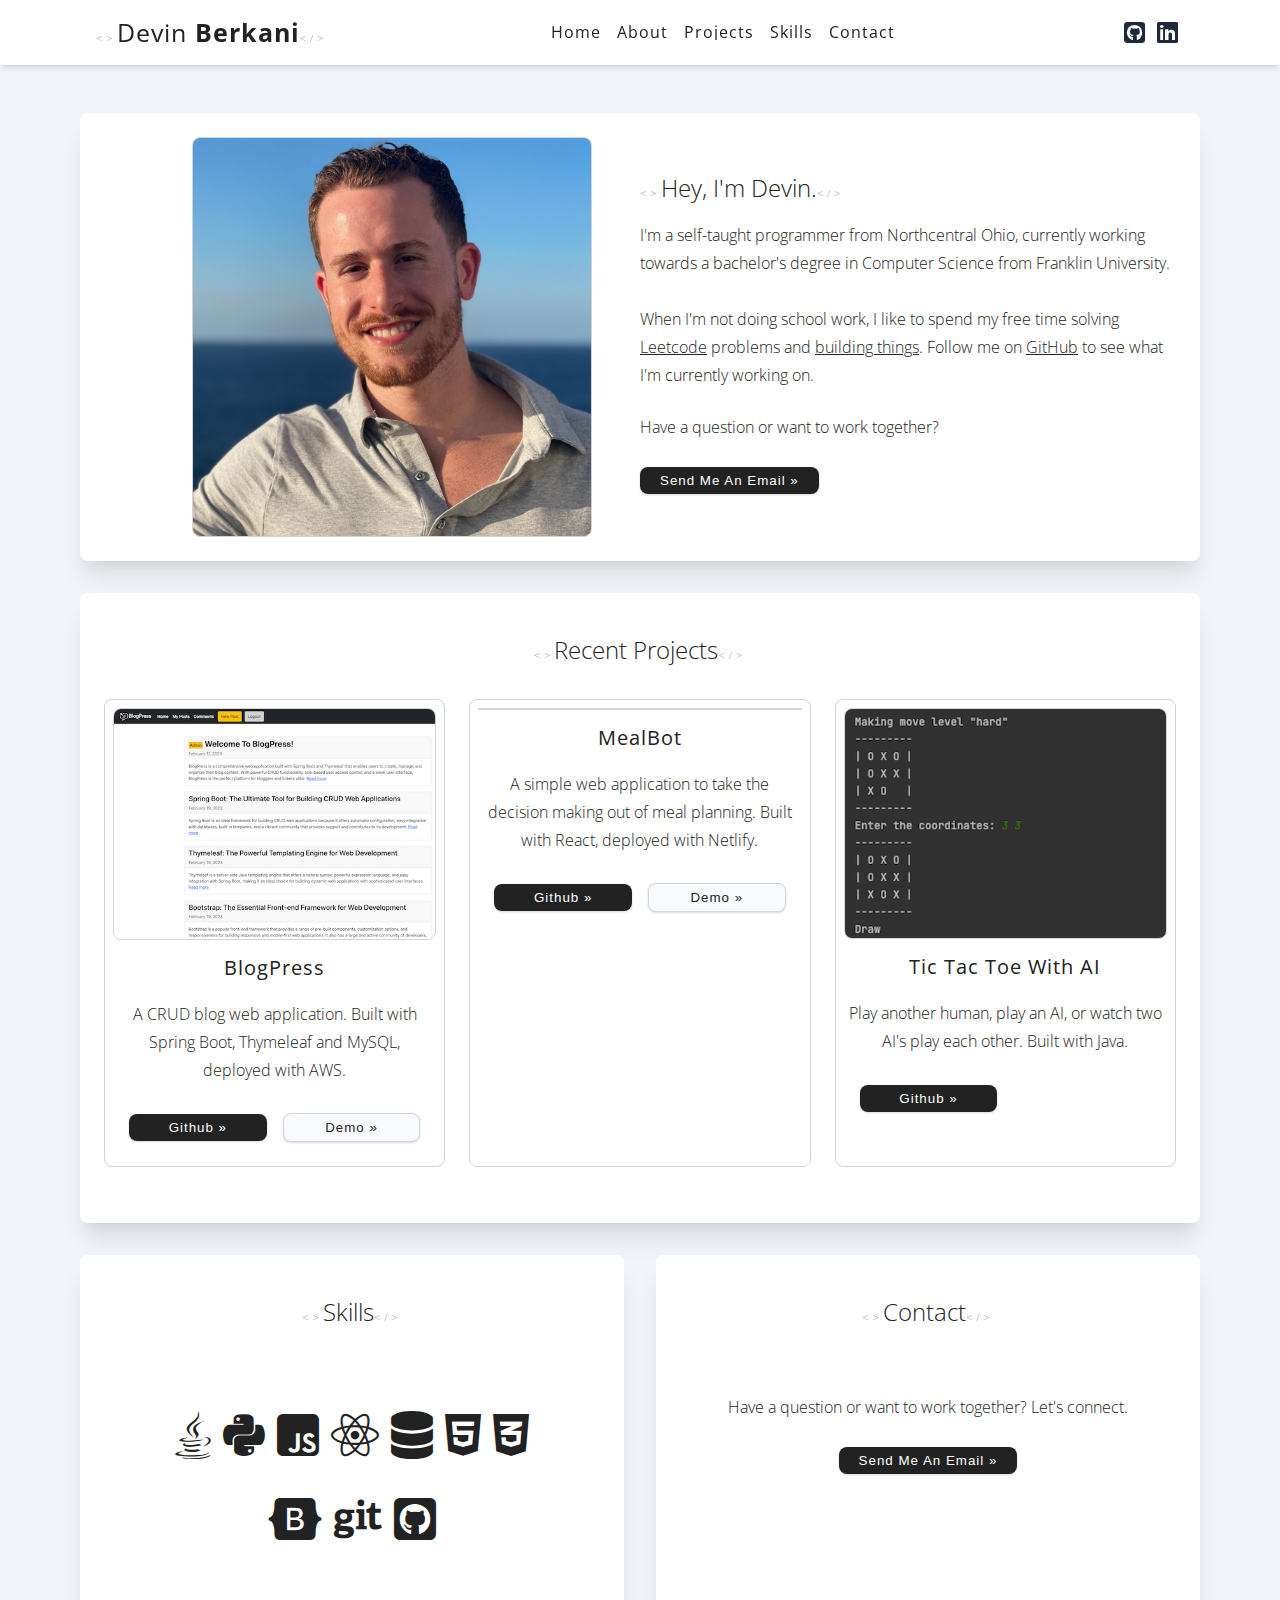
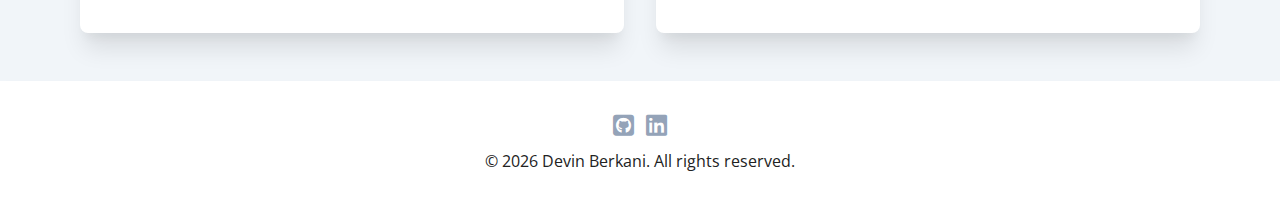
==== commit bfc8bfa0: "update photo on website" ====
--- a/index.html
+++ b/index.html
@@ -87,7 +87,7 @@
     <!-- about section -->
     <div id="about" class="about">
         <div class="about-img">
-            <img class="img" src="./devin-berkani.png" alt=""/>
+            <img class="img" src="./devin-berkani-photo.png" alt=""/>
         </div>
         <div>
             <p>
@@ -97,9 +97,11 @@
                 I'm a self-taught programmer from Northcentral Ohio, currently working towards a bachelor's degree in
                 Computer Science from Franklin University. <br/><br/>When I'm not doing school work, I like to spend my
                 free time solving <a style="text-decoration: underline; color: #222"
-                                     href="https://leetcode.com/devinberkani" target="_blank">Leetcode</a> problems and <a style="text-decoration: underline; color: #222"
-                                                                                                         href="https://blogpress.devinberkani.com" target="_blank">building things</a>. Follow me on <a style="text-decoration: underline; color: #222"
-                                                           href="https://github.com/devinberkani" target="_blank">GitHub</a> to see what
+                                     href="https://leetcode.com/devinberkani" target="_blank">Leetcode</a> problems and
+                <a style="text-decoration: underline; color: #222"
+                   href="https://blogpress.devinberkani.com" target="_blank">building things</a>. Follow me on <a
+                    style="text-decoration: underline; color: #222"
+                    href="https://github.com/devinberkani" target="_blank">GitHub</a> to see what
                 I'm currently working on.
             <p>Have a question or want to work together?</p>
             <a href="mailto:devinberkani@gmail.com">
@@ -221,7 +223,8 @@
         </ul>
         ©
         <script>document.write(new Date().getFullYear())</script>
-        <a style="text-decoration: none; color: #222" href="https://devinberkani.com">Devin Berkani</a>. All rights reserved.
+        <a style="text-decoration: none; color: #222" href="https://devinberkani.com">Devin Berkani</a>. All rights
+        reserved.
     </div>
 </footer>
 <script src="./toggle.js"></script>
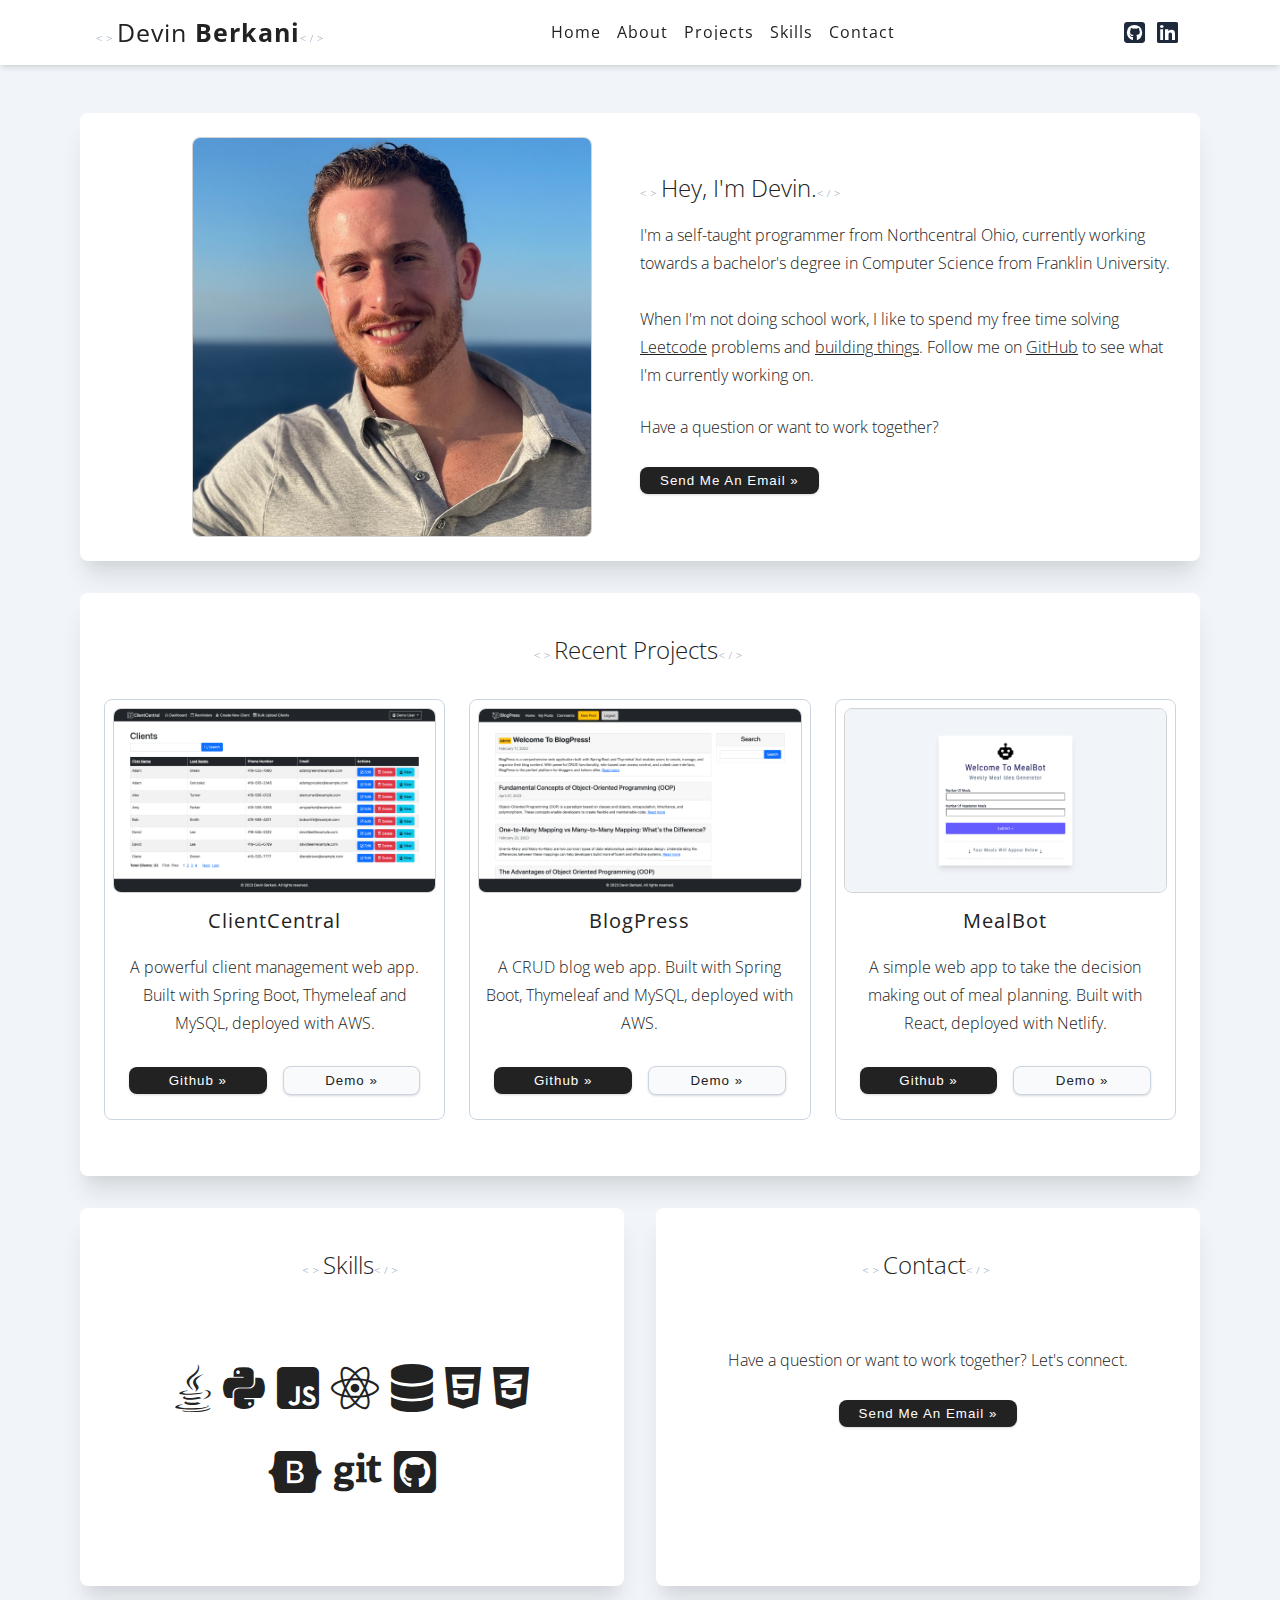
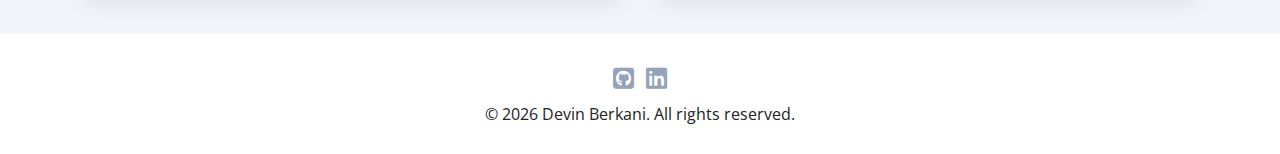
==== commit e310b717: "add clientcentral to portfolio site and update portfolio project images" ====
--- a/index.html
+++ b/index.html
@@ -87,7 +87,7 @@
     <!-- about section -->
     <div id="about" class="about">
         <div class="about-img">
-            <img class="img" src="./devin-berkani-photo.png" alt=""/>
+            <img class="img" src="devin-berkani.png" alt=""/>
         </div>
         <div>
             <p>
@@ -121,9 +121,22 @@
         <!-- all image sizes should be 5x7 dimensions -->
         <div class="project-cards">
             <div class="card">
+                <img class="img" src="./clientcentral.png" alt=""/>
+                <h5>ClientCentral</h5>
+                <p class="project-description">A powerful client management web app. Built with Spring Boot, Thymeleaf and MySQL,
+                    deployed with AWS.</p>
+                <div class="view-project-btn-container">
+                    <a href="https://github.com/devinberkani/clientcentral" target="_blank">
+                        <button class="btn">github »</button>
+                    </a><a href="https://clientcentral.devinberkani.com/" target="_blank">
+                    <button class="btn btn-hipster">demo »</button>
+                </a>
+                </div>
+            </div>
+            <div class="card">
                 <img class="img" src="./blogpress.png" alt=""/>
                 <h5>BlogPress</h5>
-                <p class="project-description">A CRUD blog web application. Built with Spring Boot, Thymeleaf and MySQL,
+                <p class="project-description">A CRUD blog web app. Built with Spring Boot, Thymeleaf and MySQL,
                     deployed with AWS.</p>
                 <div class="view-project-btn-container">
                     <a href="https://github.com/devinberkani/blogpress" target="_blank">
@@ -136,7 +149,7 @@
             <div class="card">
                 <img class="img" src="./mealbot.png" alt=""/>
                 <h5>MealBot</h5>
-                <p class="project-description">A simple web application to take the decision making out of meal
+                <p class="project-description">A simple web app to take the decision making out of meal
                     planning. Built with React, deployed with Netlify.</p>
                 <div class="view-project-btn-container">
                     <a href="https://github.com/devinberkani/mealbot" target="_blank">
@@ -144,17 +157,6 @@
                     </a><a href="https://mealbot.devinberkani.com/" target="_blank">
                     <button class="btn btn-hipster">demo »</button>
                 </a>
-                </div>
-            </div>
-            <div class="card">
-                <img class="img" src="./tic-tac-toe-with-ai.png" alt=""/>
-                <h5>Tic Tac Toe With AI</h5>
-                <p class="project-description">Play another human, play an AI, or watch two AI's play each other. Built
-                    with Java.</p>
-                <div class="view-project-btn-container">
-                    <a href="https://github.com/devinberkani/tic-tac-toe-with-ai" target="_blank">
-                        <button class="btn">github »</button>
-                    </a>
                 </div>
             </div>
         </div>
